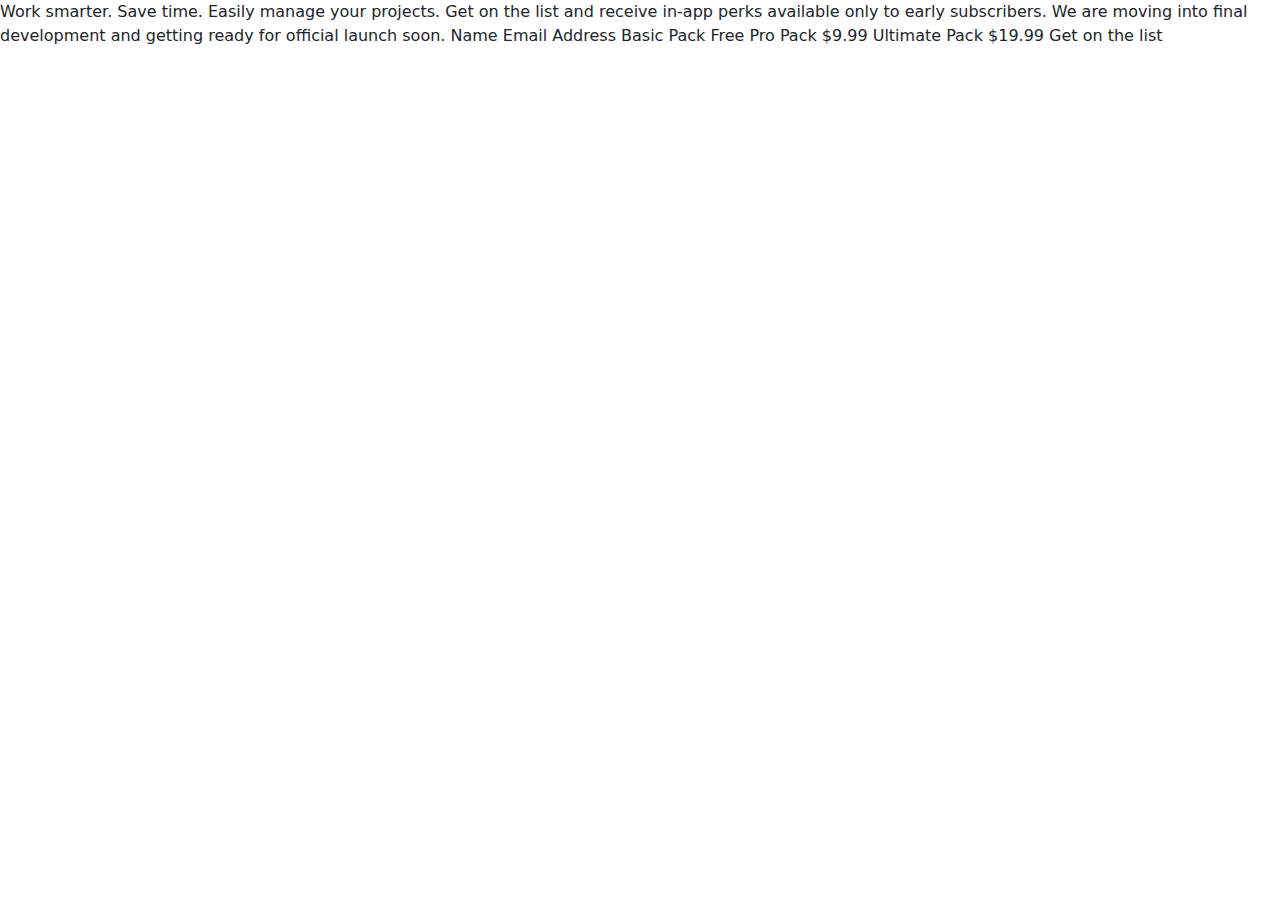
==== sign-up.html @ baeaa9a8 "Add stylesheet and bootstrap. Add some styling" ====
<!DOCTYPE html>
<html lang="en">
<head>
  <meta charset="UTF-8">
  <meta name="viewport" content="width=device-width, initial-scale=1.0">
  <title>Sign-Up</title>

  <!-- VENDOR CSS -->
  <link href="https://cdn.jsdelivr.net/npm/bootstrap@5.3.3/dist/css/bootstrap.min.css" rel="stylesheet" integrity="sha384-QWTKZyjpPEjISv5WaRU9OFeRpok6YctnYmDr5pNlyT2bRjXh0JMhjY6hW+ALEwIH" crossorigin="anonymous">

</head>
<body>
  Work smarter. Save time.

  Easily manage your projects. Get on the list and receive in-app perks available only to 
  early subscribers. We are moving into final development and getting ready for official launch soon.


  Name
  Email Address
  Basic Pack Free
  Pro Pack $9.99
  Ultimate Pack $19.99
  Get on the list
</body>
</html>
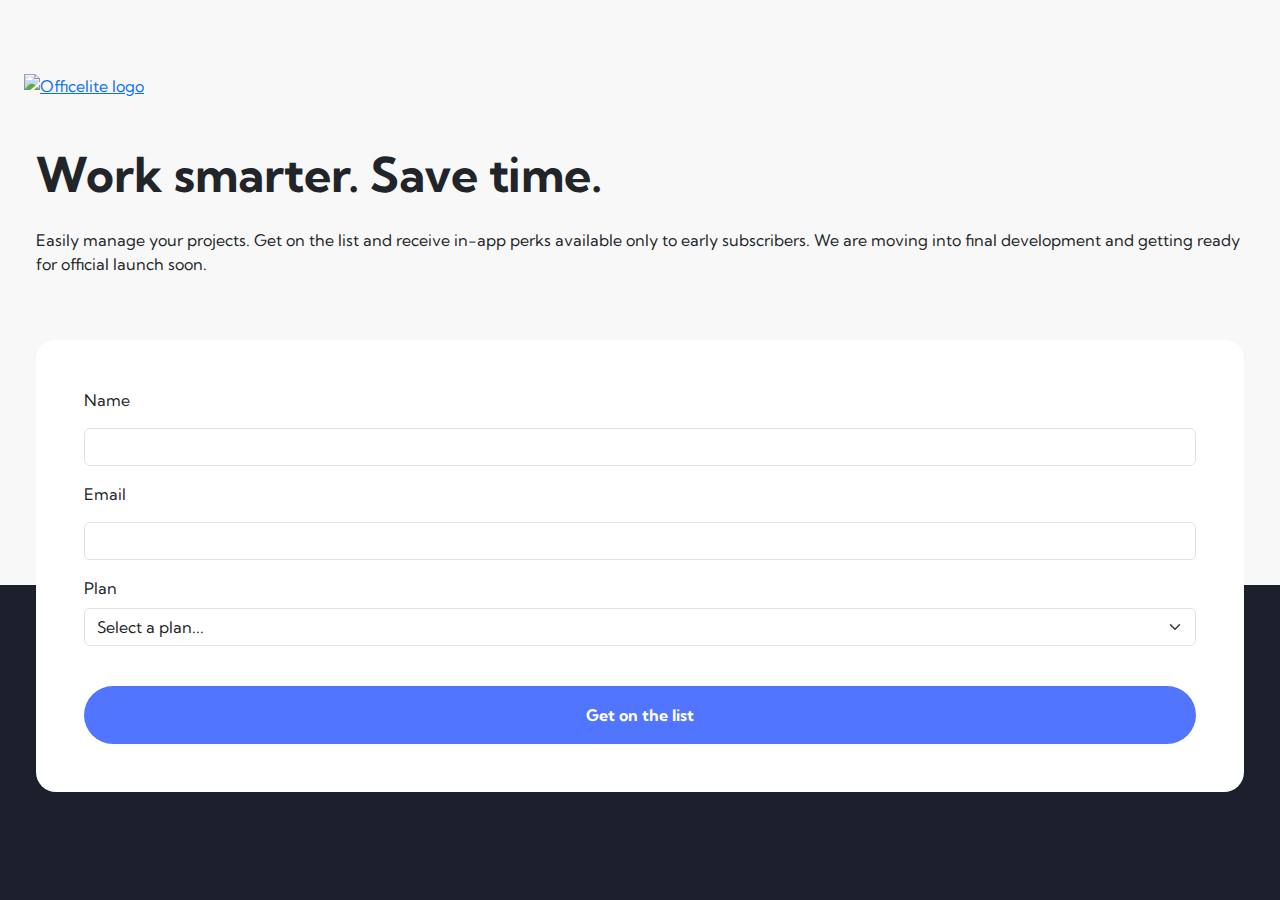
==== commit e696fda3: "Add formatting to signup page mobile view" ====
--- a/sign-up.html
+++ b/sign-up.html
@@ -1,26 +1,58 @@
 <!DOCTYPE html>
 <html lang="en">
+
 <head>
   <meta charset="UTF-8">
   <meta name="viewport" content="width=device-width, initial-scale=1.0">
   <title>Sign-Up</title>
 
   <!-- VENDOR CSS -->
-  <link href="https://cdn.jsdelivr.net/npm/bootstrap@5.3.3/dist/css/bootstrap.min.css" rel="stylesheet" integrity="sha384-QWTKZyjpPEjISv5WaRU9OFeRpok6YctnYmDr5pNlyT2bRjXh0JMhjY6hW+ALEwIH" crossorigin="anonymous">
+  <link href="https://cdn.jsdelivr.net/npm/bootstrap@5.3.3/dist/css/bootstrap.min.css" rel="stylesheet"
+    integrity="sha384-QWTKZyjpPEjISv5WaRU9OFeRpok6YctnYmDr5pNlyT2bRjXh0JMhjY6hW+ALEwIH" crossorigin="anonymous">
+
+  <!-- CSS -->
+  <link rel="stylesheet" href="style.css">
 
 </head>
-<body>
-  Work smarter. Save time.
 
-  Easily manage your projects. Get on the list and receive in-app perks available only to 
-  early subscribers. We are moving into final development and getting ready for official launch soon.
+<body class="p-4" style="min-height: 100vh;">
+  <header class="pt-5">
+    <a href="/index.html">
+      <img src="/images/logo.svg" alt="Officelite logo">
+    </a>
+  </header>
+  <main>
+    <section class="container-fluid" >
+      <div class="row">
 
+        <h1 class="mt-5 mb-4">Work smarter. Save time.</h1>
+        <p>
+          Easily manage your projects. Get on the list and receive in-app perks available only to
+          early subscribers. We are moving into final development and getting ready for official launch soon.
+        </p>
+        <div>
+          <form class="container-fluid card p-5">
+            <label for="name" class="form-label">Name</label>
+            <input type="text" class="form-control" name="name" id="name">
 
-  Name
-  Email Address
-  Basic Pack Free
-  Pro Pack $9.99
-  Ultimate Pack $19.99
-  Get on the list
+            <label for="email" class="form-label">Email</label>
+            <input type="email" class="form-control" name="email" id="email">
+
+            <label for="plan-select">Plan</label>
+            <select class="form-select" name="plan-select" id="plan-select">
+              <option value="select">Select a plan...</option>
+              <option value="basic">Basic Pack Free</option>
+              <option value="pro">Pro Pack $9.99</option>
+              <option value="ultimate">Ultimate Pack $19.99</option>
+            </select>
+
+            <button class="btn btn-1 mt-4">Get on the list</button>
+        </div>
+
+        </form>
+      </div>
+    </section>
+  </main>
 </body>
+
 </html>--- a/style.css
+++ b/style.css
@@ -0,0 +1,97 @@
+@import url('https://fonts.googleapis.com/css2?family=Kumbh+Sans:wght@100..900&display=swap');
+
+:root {
+--primary-blue: #5175FF;
+--secondary-blue: #829CFF;
+--light-blue: #C1CFFF;
+--lighter-blue: #E4EAFF;
+--dark-gray: #1C1F2C;
+--gray: #212529;
+--light-gray: #F8F8F8;
+--white: #FFFFFF;
+
+--main-font: "Kumbh Sans", sans-serif;
+
+}
+
+body {
+  background: linear-gradient(var(--light-gray) 65%, var(--dark-gray) 35%);
+  font-family: var(--main-font);
+}
+
+h1 {
+  font-weight: 700;
+  font-size: 3rem;
+}
+
+.btn {
+  --bs-btn-font-weight: 700;
+  padding: 1em 3em;
+  border-radius: 10em;
+}
+
+.btn-1 {
+  --bs-btn-color: var(--white);
+  --bs-btn-bg: var(--primary-blue);
+  --bs-btn-hover-color: var(--bs-btn-color);
+  --bs-btn-hover-bg: var(--secondary-blue);
+  --bs-btn-hover-border-color: var(--bs-btn-color);
+  --bs-btn-active-color: var(--primary-blue);
+  --bs-btn-active-bg: var(--light-blue);
+  --bs-btn-active-border-color: var(--bs-btn-color);
+}
+
+.btn-card-odd {
+  --bs-btn-color: var(--primary-blue);
+  --bs-btn-bg: var(--lighter-blue);
+  --bs-btn-hover-color: var(--white);
+  --bs-btn-hover-bg: var(--secondary-blue);
+  --bs-btn-hover-border-color: var(--light-blue);
+  --bs-btn-active-color: var(--white);
+  --bs-btn-active-bg: var(--primary-blue);
+  --bs-btn-active-border-color: var(--bs-btn-bg);
+
+  font-size: .9rem;
+}
+
+.btn-card-even {
+  --bs-btn-color: var(--primary-blue);
+  --bs-btn-bg: var(--white);
+  --bs-btn-hover-color: var(--bs-btn-color);
+  --bs-btn-hover-bg: var(--lighter-blue);
+  --bs-btn-hover-border-color: var(--light-blue);
+  --bs-btn-active-color: var(--bs-btn-color);
+  --bs-btn-active-bg: var(--light-blue);
+  --bs-btn-active-border-color: var(--bs-btn-color);
+
+  font-size: .9rem;
+}
+
+.card {
+  background-color: var(--white);
+  border: none;
+  border-radius: 20px;
+  margin-top: 3em;
+}
+
+.card:nth-of-type(even) {
+  background-color: var(--primary-blue);
+  color: var(--white);
+}
+
+.card p {
+  font-size: .8rem;
+}
+
+.card .h2 {
+  font-weight: 700;
+  font-size: 2.5rem;
+}
+
+.h5 {
+  font-weight: 700;
+}
+
+input, select {
+  margin: .5em 0 1em;
+}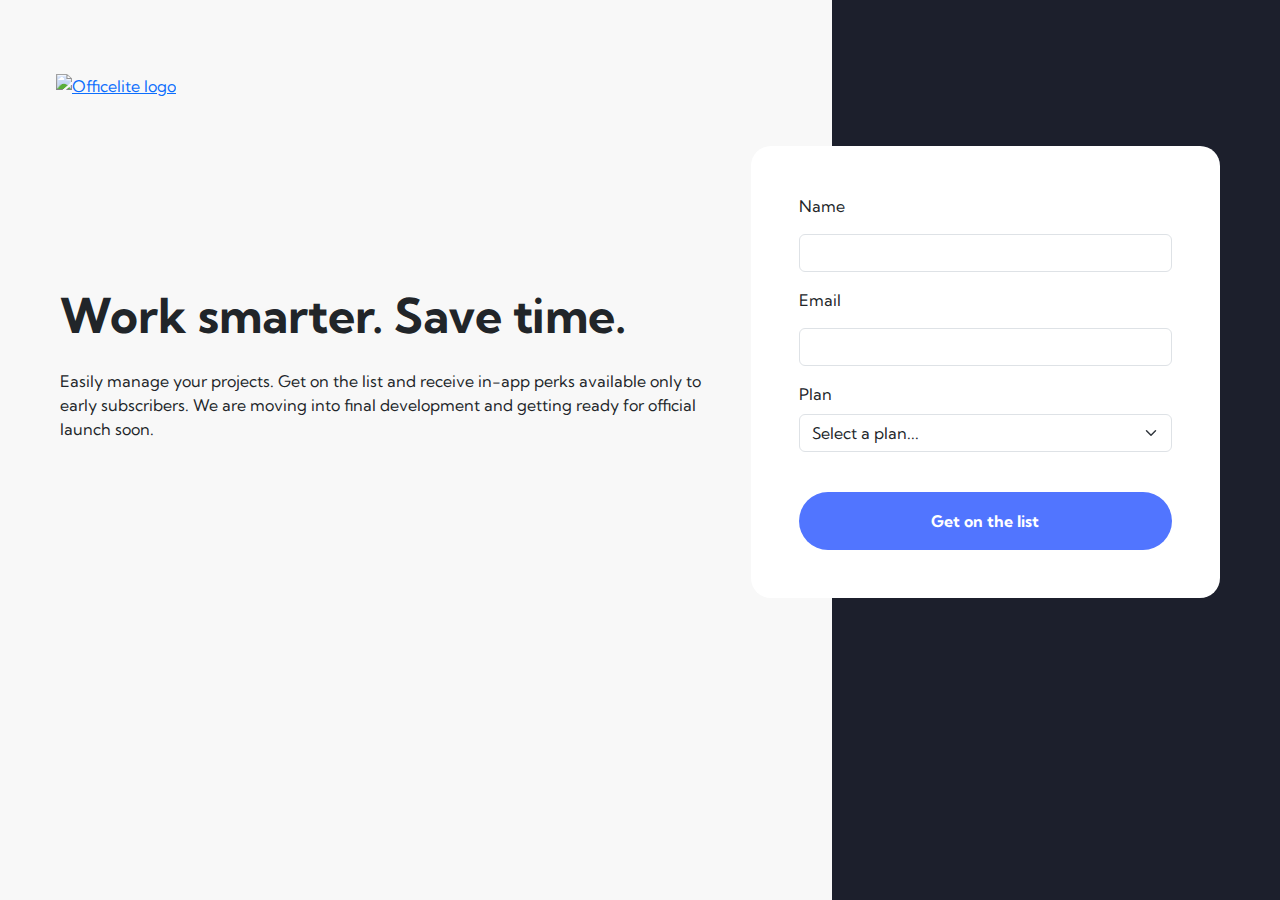
==== commit 7043390d: "Add formatting to signup page - tablet and desktop view" ====
--- a/sign-up.html
+++ b/sign-up.html
@@ -15,22 +15,23 @@
 
 </head>
 
-<body class="p-4" style="min-height: 100vh;">
-  <header class="pt-5">
+<body id="sign-up-page" class="p-4 px-sm-5 mx-sm-5 mx-lg-0">
+  <header class="pt-5 mx-lg-2">
     <a href="/index.html">
       <img src="/images/logo.svg" alt="Officelite logo">
     </a>
   </header>
-  <main>
-    <section class="container-fluid" >
-      <div class="row">
-
-        <h1 class="mt-5 mb-4">Work smarter. Save time.</h1>
-        <p>
-          Easily manage your projects. Get on the list and receive in-app perks available only to
-          early subscribers. We are moving into final development and getting ready for official launch soon.
-        </p>
-        <div>
+  <main class="">
+    <section class="container-fluid">
+      <div class="row align-items-center">
+        <div class="col-lg-7">
+          <h1 class="mt-5 mb-4">Work smarter. Save time.</h1>
+          <p id="signup-p">
+            Easily manage your projects. Get on the list and receive in-app perks available only to
+            early subscribers. We are moving into final development and getting ready for official launch soon.
+          </p>
+        </div>
+        <div class="col-lg-5">
           <form class="container-fluid card p-5">
             <label for="name" class="form-label">Name</label>
             <input type="text" class="form-control" name="name" id="name">
--- a/style.css
+++ b/style.css
@@ -17,6 +17,7 @@
 body {
   background: linear-gradient(var(--light-gray) 65%, var(--dark-gray) 35%);
   font-family: var(--main-font);
+  min-height: 100vh;
 }
 
 h1 {
@@ -94,4 +95,14 @@
 
 input, select {
   margin: .5em 0 1em;
+}
+
+#signup-p {
+  max-width: 80ch;
+}
+
+@media screen and (min-width: 992px) {
+  #sign-up-page {
+    background: linear-gradient(.25turn, var(--light-gray) 65%, var(--dark-gray) 35%);
+  }
 }